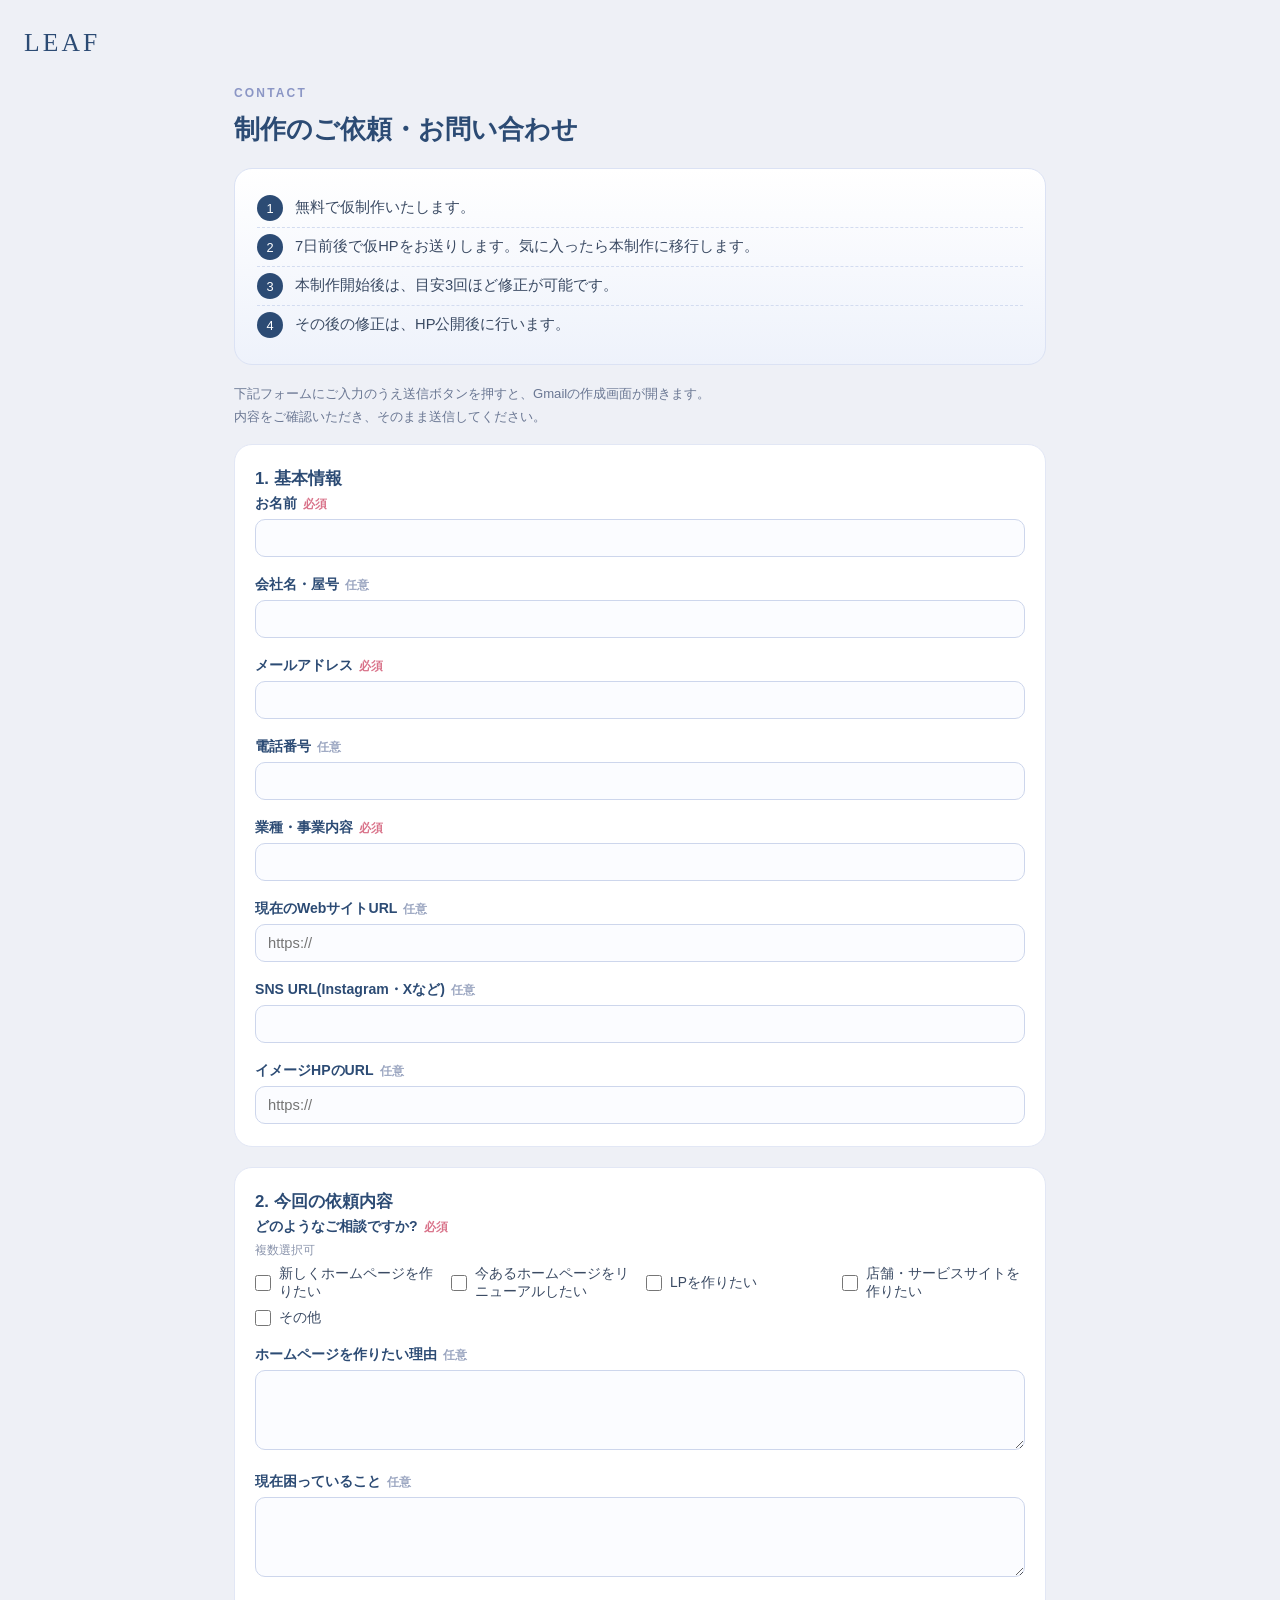
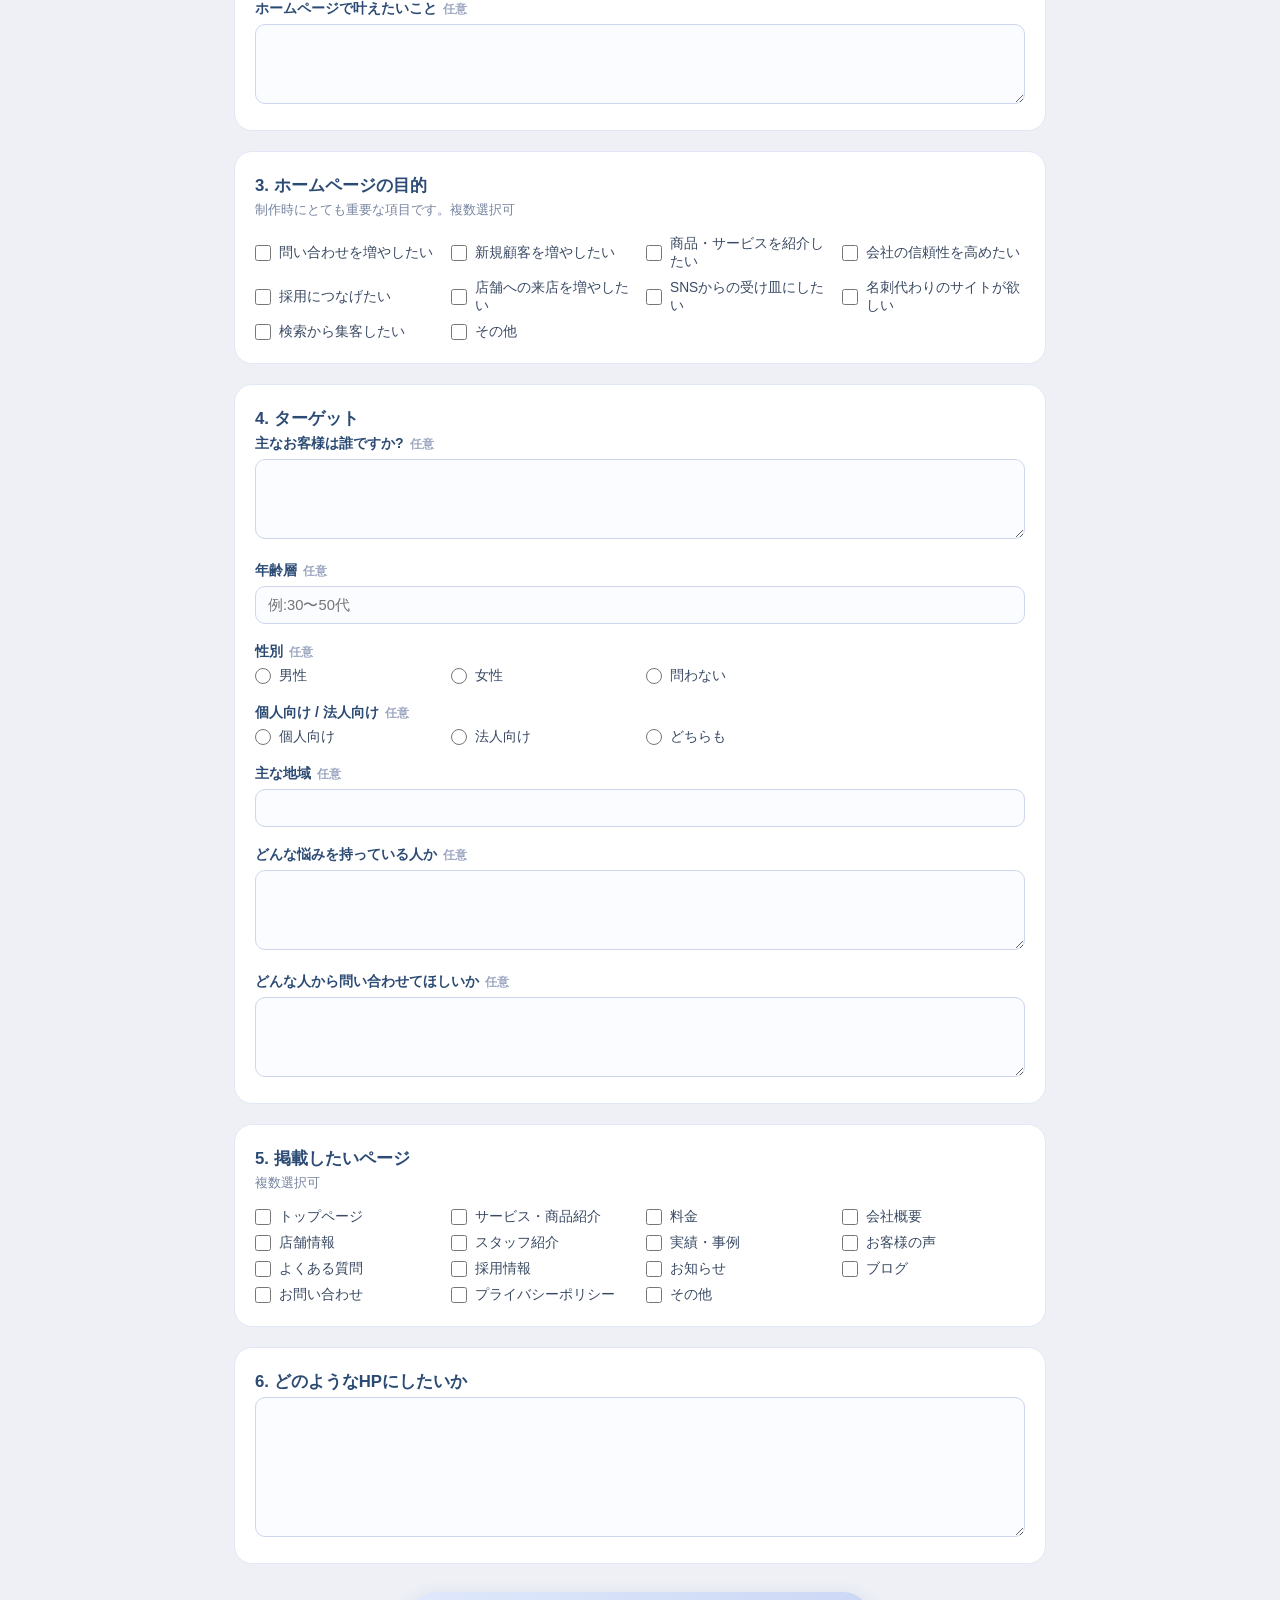
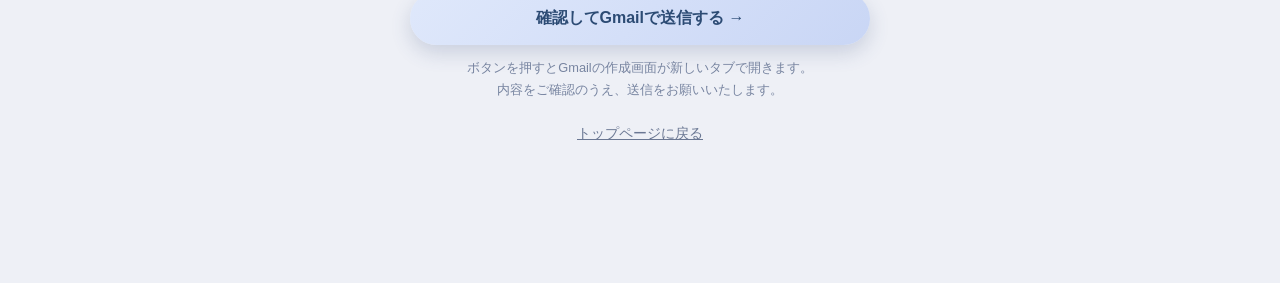
==== contact.html @ 0d7f52ee "制作依頼・お問い合わせページを追加 LPと同じデザインで問い合わせフォームを作成。送信するとGmailの 作成画面が開き、フォーム内容が本文に整形された状態で gamba0412@gmail.com宛" ====
<!DOCTYPE html>
<html lang="ja">
<head>
<meta charset="UTF-8">
<meta name="viewport" content="width=device-width, initial-scale=1.0">
<title>制作のご依頼・お問い合わせ | LEAF</title>
<meta name="description" content="LEAFへのホームページ制作のご依頼・お問い合わせフォームです。無料で仮制作を行い、気に入っていただけたら本制作へ進みます。">
<link rel="stylesheet" href="css/style.css">
<link rel="stylesheet" href="css/contact.css">
</head>
<body>
<header class="contact-header">
  <a href="index.html" class="contact-header__logo">LEAF</a>
</header>

<main class="contact-page">
  <section class="contact-intro">
    <p class="contact-intro__eyebrow">CONTACT</p>
    <h1>制作のご依頼・お問い合わせ</h1>

    <ul class="contact-intro__flow">
      <li><span class="num">1</span><span>無料で仮制作いたします。</span></li>
      <li><span class="num">2</span><span>7日前後で仮HPをお送りします。気に入ったら本制作に移行します。</span></li>
      <li><span class="num">3</span><span>本制作開始後は、目安3回ほど修正が可能です。</span></li>
      <li><span class="num">4</span><span>その後の修正は、HP公開後に行います。</span></li>
    </ul>

    <p class="contact-intro__note">
      下記フォームにご入力のうえ送信ボタンを押すと、Gmailの作成画面が開きます。<br>
      内容をご確認いただき、そのまま送信してください。
    </p>
  </section>

  <form class="contact-form" id="contact-form" novalidate>

    <div class="form-section">
      <h2>1. 基本情報</h2>
      <div class="field">
        <label class="field-label" for="name">お名前<span class="required">必須</span></label>
        <input type="text" id="name" name="お名前" required>
      </div>
      <div class="field">
        <label class="field-label" for="company">会社名・屋号<span class="optional">任意</span></label>
        <input type="text" id="company" name="会社名・屋号">
      </div>
      <div class="field">
        <label class="field-label" for="email">メールアドレス<span class="required">必須</span></label>
        <input type="email" id="email" name="メールアドレス" required>
      </div>
      <div class="field">
        <label class="field-label" for="tel">電話番号<span class="optional">任意</span></label>
        <input type="tel" id="tel" name="電話番号">
      </div>
      <div class="field">
        <label class="field-label" for="business">業種・事業内容<span class="required">必須</span></label>
        <input type="text" id="business" name="業種・事業内容" required>
      </div>
      <div class="field">
        <label class="field-label" for="current-url">現在のWebサイトURL<span class="optional">任意</span></label>
        <input type="url" id="current-url" name="現在のWebサイトURL" placeholder="https://">
      </div>
      <div class="field">
        <label class="field-label" for="sns-url">SNS URL(Instagram・Xなど)<span class="optional">任意</span></label>
        <input type="text" id="sns-url" name="SNS URL">
      </div>
      <div class="field">
        <label class="field-label" for="image-url">イメージHPのURL<span class="optional">任意</span></label>
        <input type="url" id="image-url" name="イメージHPのURL" placeholder="https://">
      </div>
    </div>

    <div class="form-section">
      <h2>2. 今回の依頼内容</h2>
      <div class="field">
        <label class="field-label">どのようなご相談ですか?<span class="required">必須</span></label>
        <p class="field-hint">複数選択可</p>
        <div class="check-grid" data-required-group="ご相談内容">
          <label><input type="checkbox" name="ご相談内容" value="新しくホームページを作りたい">新しくホームページを作りたい</label>
          <label><input type="checkbox" name="ご相談内容" value="今あるホームページをリニューアルしたい">今あるホームページをリニューアルしたい</label>
          <label><input type="checkbox" name="ご相談内容" value="LPを作りたい">LPを作りたい</label>
          <label><input type="checkbox" name="ご相談内容" value="店舗・サービスサイトを作りたい">店舗・サービスサイトを作りたい</label>
          <label><input type="checkbox" name="ご相談内容" value="その他">その他</label>
        </div>
      </div>
      <div class="field">
        <label class="field-label" for="reason">ホームページを作りたい理由<span class="optional">任意</span></label>
        <textarea id="reason" name="ホームページを作りたい理由"></textarea>
      </div>
      <div class="field">
        <label class="field-label" for="trouble">現在困っていること<span class="optional">任意</span></label>
        <textarea id="trouble" name="現在困っていること"></textarea>
      </div>
      <div class="field">
        <label class="field-label" for="goal">ホームページで叶えたいこと<span class="optional">任意</span></label>
        <textarea id="goal" name="ホームページで叶えたいこと"></textarea>
      </div>
    </div>

    <div class="form-section">
      <h2>3. ホームページの目的</h2>
      <p class="form-section__desc">制作時にとても重要な項目です。複数選択可</p>
      <div class="check-grid">
        <label><input type="checkbox" name="ホームページの目的" value="問い合わせを増やしたい">問い合わせを増やしたい</label>
        <label><input type="checkbox" name="ホームページの目的" value="新規顧客を増やしたい">新規顧客を増やしたい</label>
        <label><input type="checkbox" name="ホームページの目的" value="商品・サービスを紹介したい">商品・サービスを紹介したい</label>
        <label><input type="checkbox" name="ホームページの目的" value="会社の信頼性を高めたい">会社の信頼性を高めたい</label>
        <label><input type="checkbox" name="ホームページの目的" value="採用につなげたい">採用につなげたい</label>
        <label><input type="checkbox" name="ホームページの目的" value="店舗への来店を増やしたい">店舗への来店を増やしたい</label>
        <label><input type="checkbox" name="ホームページの目的" value="SNSからの受け皿にしたい">SNSからの受け皿にしたい</label>
        <label><input type="checkbox" name="ホームページの目的" value="名刺代わりのサイトが欲しい">名刺代わりのサイトが欲しい</label>
        <label><input type="checkbox" name="ホームページの目的" value="検索から集客したい">検索から集客したい</label>
        <label><input type="checkbox" name="ホームページの目的" value="その他">その他</label>
      </div>
    </div>

    <div class="form-section">
      <h2>4. ターゲット</h2>
      <div class="field">
        <label class="field-label" for="target-who">主なお客様は誰ですか?<span class="optional">任意</span></label>
        <textarea id="target-who" name="主なお客様"></textarea>
      </div>
      <div class="field">
        <label class="field-label" for="target-age">年齢層<span class="optional">任意</span></label>
        <input type="text" id="target-age" name="年齢層" placeholder="例:30〜50代">
      </div>
      <div class="field">
        <label class="field-label">性別<span class="optional">任意</span></label>
        <div class="radio-grid">
          <label><input type="radio" name="性別" value="男性">男性</label>
          <label><input type="radio" name="性別" value="女性">女性</label>
          <label><input type="radio" name="性別" value="問わない">問わない</label>
        </div>
      </div>
      <div class="field">
        <label class="field-label">個人向け / 法人向け<span class="optional">任意</span></label>
        <div class="radio-grid">
          <label><input type="radio" name="個人・法人" value="個人向け">個人向け</label>
          <label><input type="radio" name="個人・法人" value="法人向け">法人向け</label>
          <label><input type="radio" name="個人・法人" value="どちらも">どちらも</label>
        </div>
      </div>
      <div class="field">
        <label class="field-label" for="target-area">主な地域<span class="optional">任意</span></label>
        <input type="text" id="target-area" name="主な地域">
      </div>
      <div class="field">
        <label class="field-label" for="target-trouble">どんな悩みを持っている人か<span class="optional">任意</span></label>
        <textarea id="target-trouble" name="どんな悩みを持っている人か"></textarea>
      </div>
      <div class="field">
        <label class="field-label" for="target-inquiry">どんな人から問い合わせてほしいか<span class="optional">任意</span></label>
        <textarea id="target-inquiry" name="どんな人から問い合わせてほしいか"></textarea>
      </div>
    </div>

    <div class="form-section">
      <h2>5. 掲載したいページ</h2>
      <p class="form-section__desc">複数選択可</p>
      <div class="check-grid">
        <label><input type="checkbox" name="掲載したいページ" value="トップページ">トップページ</label>
        <label><input type="checkbox" name="掲載したいページ" value="サービス・商品紹介">サービス・商品紹介</label>
        <label><input type="checkbox" name="掲載したいページ" value="料金">料金</label>
        <label><input type="checkbox" name="掲載したいページ" value="会社概要">会社概要</label>
        <label><input type="checkbox" name="掲載したいページ" value="店舗情報">店舗情報</label>
        <label><input type="checkbox" name="掲載したいページ" value="スタッフ紹介">スタッフ紹介</label>
        <label><input type="checkbox" name="掲載したいページ" value="実績・事例">実績・事例</label>
        <label><input type="checkbox" name="掲載したいページ" value="お客様の声">お客様の声</label>
        <label><input type="checkbox" name="掲載したいページ" value="よくある質問">よくある質問</label>
        <label><input type="checkbox" name="掲載したいページ" value="採用情報">採用情報</label>
        <label><input type="checkbox" name="掲載したいページ" value="お知らせ">お知らせ</label>
        <label><input type="checkbox" name="掲載したいページ" value="ブログ">ブログ</label>
        <label><input type="checkbox" name="掲載したいページ" value="お問い合わせ">お問い合わせ</label>
        <label><input type="checkbox" name="掲載したいページ" value="プライバシーポリシー">プライバシーポリシー</label>
        <label><input type="checkbox" name="掲載したいページ" value="その他">その他</label>
      </div>
    </div>

    <div class="form-section">
      <h2>6. どのようなHPにしたいか</h2>
      <div class="field">
        <textarea id="free-note" name="どのようなHPにしたいか" rows="5"></textarea>
      </div>
    </div>

    <div class="contact-submit">
      <button type="submit" class="contact-submit__btn">確認してGmailで送信する →</button>
      <p class="contact-submit__note">
        ボタンを押すとGmailの作成画面が新しいタブで開きます。<br>
        内容をご確認のうえ、送信をお願いいたします。
      </p>
    </div>
  </form>

  <p class="contact-back"><a href="index.html">トップページに戻る</a></p>
</main>

<script src="js/contact.js"></script>
</body>
</html>
---- css/style.css ----
* {
  margin: 0;
  padding: 0;
  box-sizing: border-box;
}

html {
  scroll-behavior: smooth;
}

body {
  background-color: #eef0f6;
  font-family: "Hiragino Kaku Gothic ProN", "Hiragino Sans", "Yu Gothic", sans-serif;
}

.lp {
  max-width: 860px;
  margin: 0 auto;
  background-color: #eef0f6;
}

.lp img {
  display: block;
  width: 100%;
  height: auto;
}

.bottom-cta {
  position: fixed;
  left: 50%;
  bottom: 20px;
  z-index: 999;
  width: min(92%, 460px);
  opacity: 0;
  transform: translate(-50%, 16px);
  pointer-events: none;
  transition: opacity 0.4s ease, transform 0.4s ease;
}

.bottom-cta.is-visible {
  opacity: 1;
  transform: translate(-50%, 0);
  pointer-events: auto;
}

.bottom-cta__link {
  display: block;
}

.bottom-cta img {
  display: block;
  width: 100%;
  height: auto;
  filter: drop-shadow(0 8px 20px rgba(60, 80, 130, 0.25));
}
---- css/contact.css ----
.contact-page {
  max-width: 860px;
  margin: 0 auto;
  padding: 0 0 140px;
}

.contact-header {
  padding: 28px 24px 8px;
}

.contact-header__logo {
  display: inline-block;
  font-family: Georgia, "Times New Roman", serif;
  font-size: 1.6rem;
  letter-spacing: 0.12em;
  color: #2c4b74;
  text-decoration: none;
}

.contact-intro {
  padding: 20px 24px 8px;
}

.contact-intro__eyebrow {
  font-size: 0.75rem;
  letter-spacing: 0.18em;
  color: #8b96c5;
  font-weight: 700;
}

.contact-intro h1 {
  color: #2c4b74;
  font-size: 1.6rem;
  line-height: 1.5;
  margin: 10px 0 20px;
}

.contact-intro__flow {
  background: linear-gradient(180deg, #ffffff, #eef2fb);
  border: 1px solid #dbe2f4;
  border-radius: 18px;
  padding: 20px 22px;
  margin-bottom: 18px;
}

.contact-intro__flow li {
  list-style: none;
  display: flex;
  gap: 12px;
  color: #3a4a63;
  font-size: 0.92rem;
  line-height: 1.7;
  padding: 6px 0;
}

.contact-intro__flow li + li {
  border-top: 1px dashed #d3dcf0;
}

.contact-intro__flow .num {
  flex: none;
  width: 26px;
  height: 26px;
  border-radius: 50%;
  background: #2c4b74;
  color: #fff;
  font-size: 0.8rem;
  display: flex;
  align-items: center;
  justify-content: center;
}

.contact-intro__note {
  font-size: 0.82rem;
  color: #6a7793;
  line-height: 1.7;
}

.contact-form {
  padding: 8px 24px 0;
}

.form-section {
  background: #ffffff;
  border: 1px solid #e2e7f5;
  border-radius: 18px;
  padding: 22px 20px;
  margin-bottom: 20px;
}

.form-section h2 {
  color: #2c4b74;
  font-size: 1.05rem;
  margin-bottom: 4px;
}

.form-section__desc {
  font-size: 0.82rem;
  color: #7784a0;
  margin-bottom: 16px;
}

.field {
  margin-bottom: 18px;
}

.field:last-child {
  margin-bottom: 0;
}

.field label.field-label {
  display: block;
  font-size: 0.88rem;
  color: #2c4b74;
  font-weight: 700;
  margin-bottom: 6px;
}

.field-label .required {
  color: #d9738a;
  font-size: 0.72rem;
  font-weight: 700;
  margin-left: 6px;
}

.field-label .optional {
  color: #9aa5c0;
  font-size: 0.72rem;
  font-weight: 700;
  margin-left: 6px;
}

.field-hint {
  font-size: 0.78rem;
  color: #8a94ac;
  margin-bottom: 6px;
}

input[type="text"],
input[type="email"],
input[type="tel"],
input[type="url"],
textarea {
  width: 100%;
  border: 1px solid #cdd6ec;
  border-radius: 10px;
  padding: 10px 12px;
  font-size: 0.92rem;
  font-family: inherit;
  color: #2f3a52;
  background: #fbfcff;
}

input:focus,
textarea:focus {
  outline: none;
  border-color: #8b96c5;
  background: #ffffff;
}

textarea {
  resize: vertical;
  min-height: 80px;
  line-height: 1.6;
}

.check-grid,
.radio-grid {
  display: grid;
  grid-template-columns: repeat(auto-fill, minmax(150px, 1fr));
  gap: 8px 12px;
}

.check-grid label,
.radio-grid label {
  display: flex;
  align-items: center;
  gap: 8px;
  font-size: 0.86rem;
  color: #3a4a63;
}

.check-grid input,
.radio-grid input {
  accent-color: #2c4b74;
  width: 16px;
  height: 16px;
  flex: none;
}

.contact-submit {
  padding: 8px 24px 0;
  text-align: center;
}

.contact-submit__btn {
  display: inline-flex;
  align-items: center;
  justify-content: center;
  gap: 8px;
  width: 100%;
  max-width: 460px;
  padding: 16px 20px;
  border: none;
  border-radius: 999px;
  background: linear-gradient(135deg, #dfe8fb, #c9d6f5);
  color: #2c4b74;
  font-size: 1rem;
  font-weight: 700;
  font-family: inherit;
  cursor: pointer;
  box-shadow: 0 8px 20px rgba(60, 80, 130, 0.2);
  transition: transform 0.2s ease, box-shadow 0.2s ease;
}

.contact-submit__btn:hover {
  transform: translateY(-2px);
  box-shadow: 0 12px 26px rgba(60, 80, 130, 0.28);
}

.contact-submit__note {
  margin-top: 12px;
  font-size: 0.8rem;
  color: #7784a0;
  line-height: 1.7;
}

.contact-back {
  padding: 24px 24px 0;
  text-align: center;
}

.contact-back a {
  color: #6a7793;
  font-size: 0.85rem;
  text-decoration: underline;
}
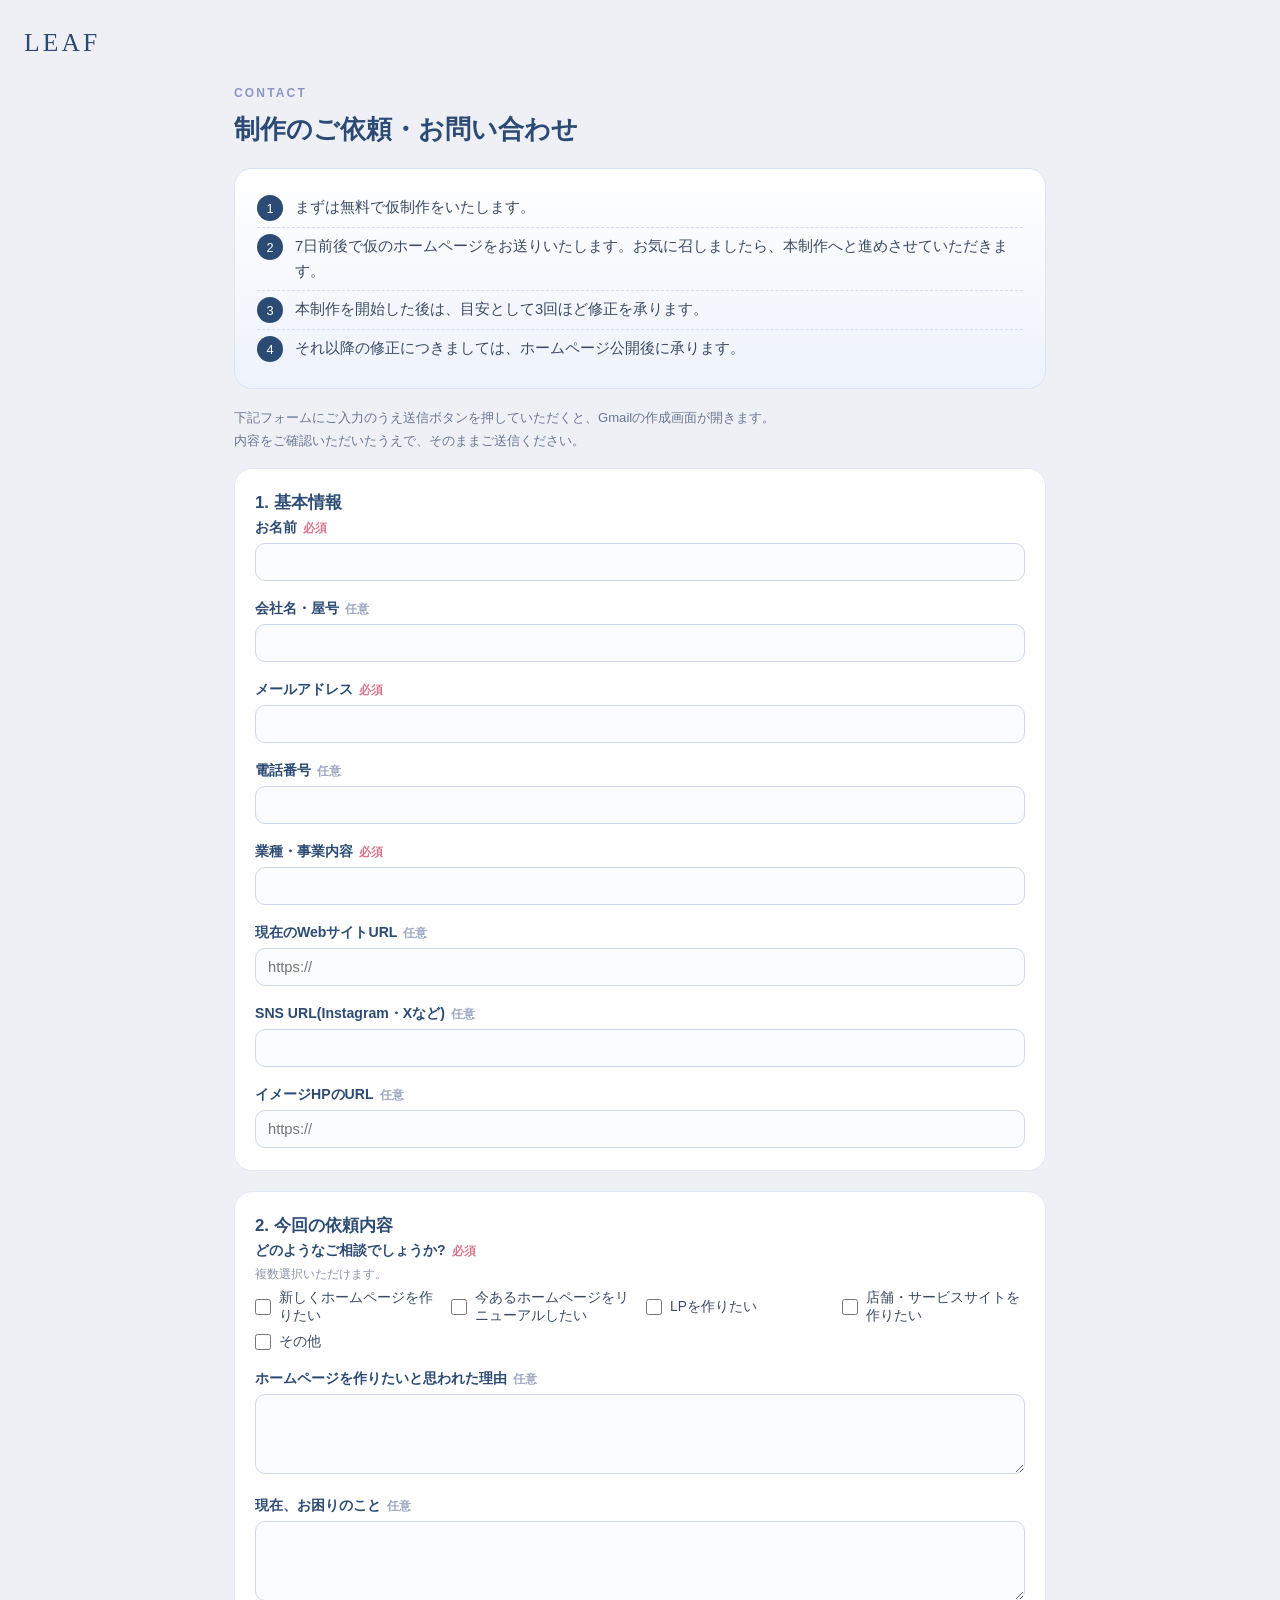
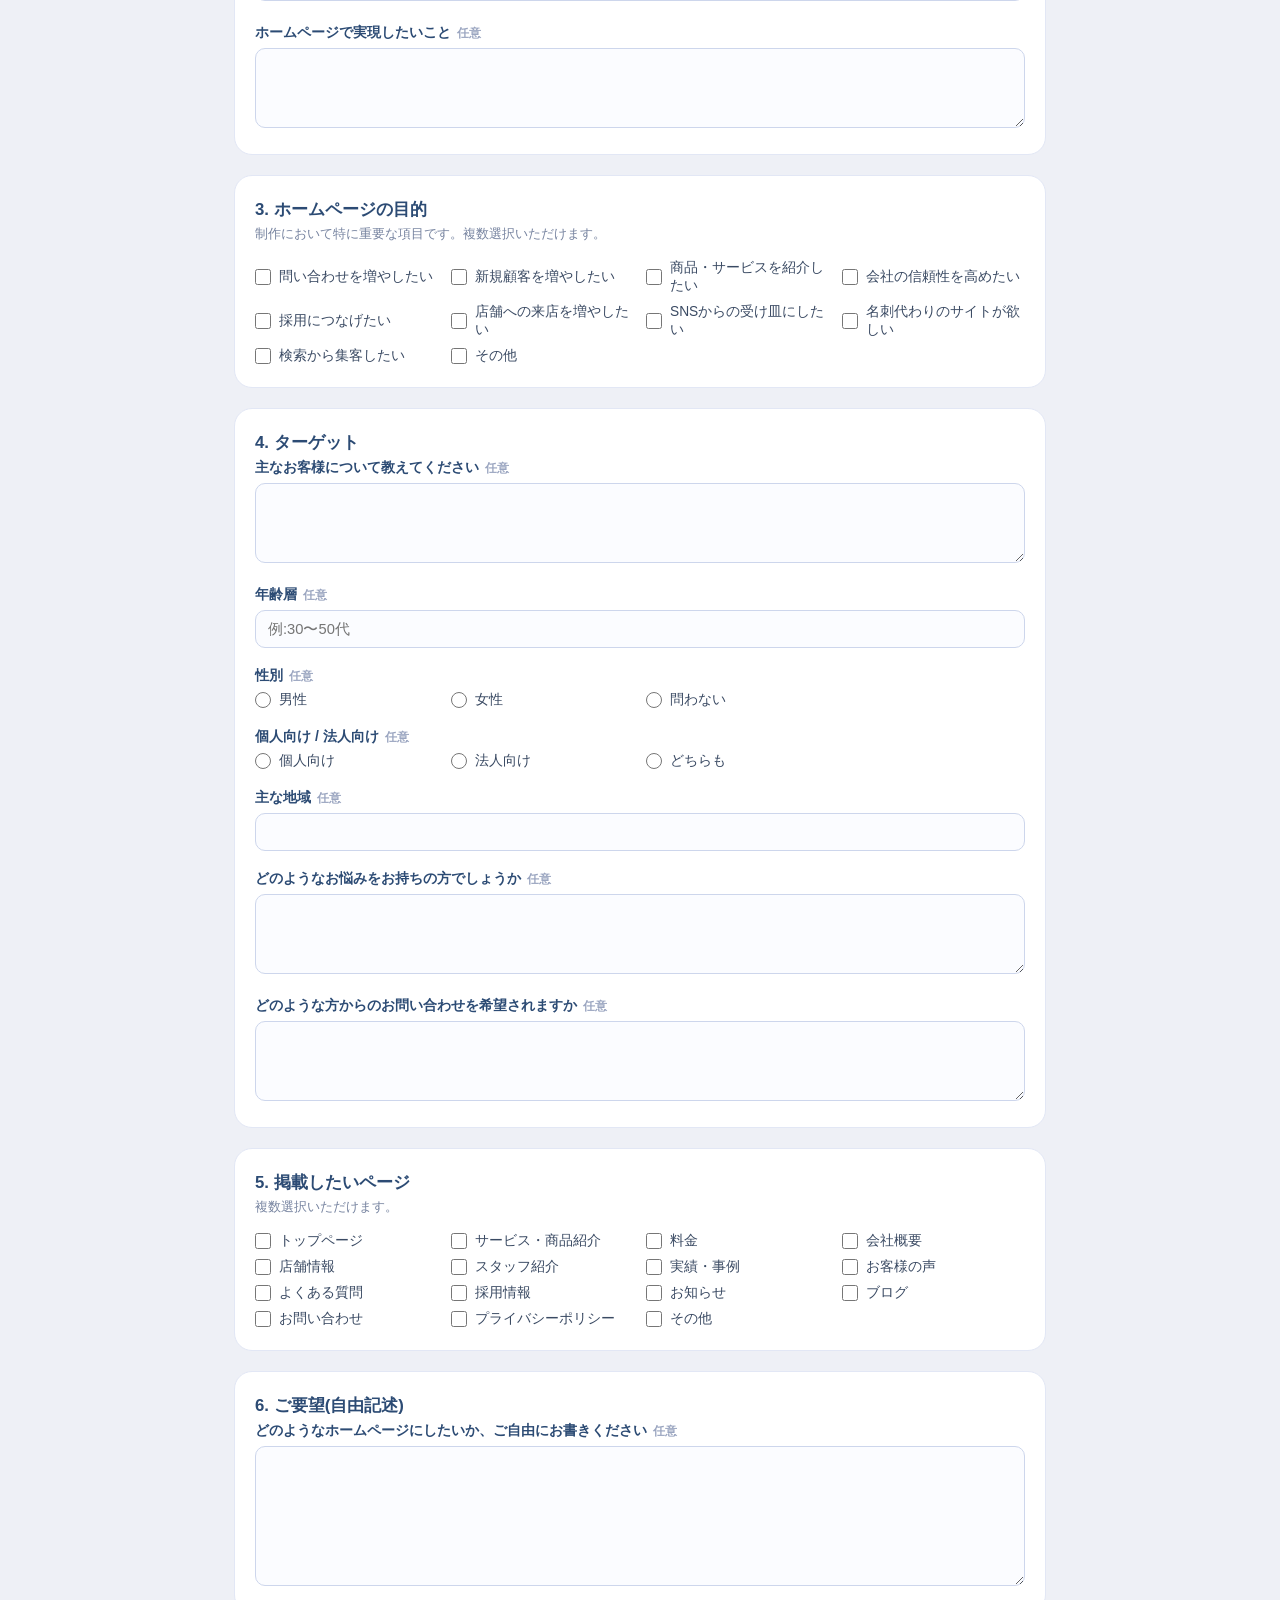
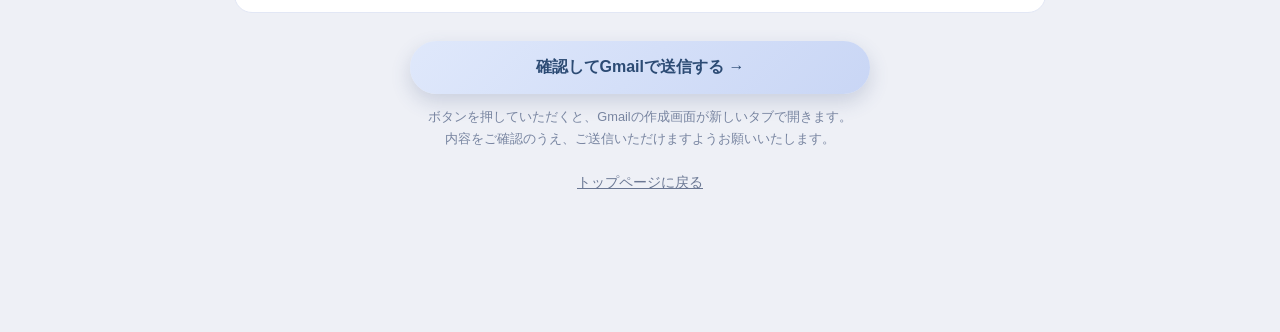
==== commit 2f1cb8f8: "問い合わせページの文章を丁寧語に見直し 各項目のラベルや案内文を、正しい敬語かつ読みやすい日本語になるよう修正。  Co-Authored-By: Claude Sonnet 5 <noreply@a" ====
--- a/contact.html
+++ b/contact.html
@@ -4,7 +4,7 @@
 <meta charset="UTF-8">
 <meta name="viewport" content="width=device-width, initial-scale=1.0">
 <title>制作のご依頼・お問い合わせ | LEAF</title>
-<meta name="description" content="LEAFへのホームページ制作のご依頼・お問い合わせフォームです。無料で仮制作を行い、気に入っていただけたら本制作へ進みます。">
+<meta name="description" content="LEAFへのホームページ制作のご依頼・お問い合わせフォームです。無料で仮制作を行い、お気に召しましたら本制作へ進めさせていただきます。">
 <link rel="stylesheet" href="css/style.css">
 <link rel="stylesheet" href="css/contact.css">
 </head>
@@ -19,15 +19,15 @@
     <h1>制作のご依頼・お問い合わせ</h1>
 
     <ul class="contact-intro__flow">
-      <li><span class="num">1</span><span>無料で仮制作いたします。</span></li>
-      <li><span class="num">2</span><span>7日前後で仮HPをお送りします。気に入ったら本制作に移行します。</span></li>
-      <li><span class="num">3</span><span>本制作開始後は、目安3回ほど修正が可能です。</span></li>
-      <li><span class="num">4</span><span>その後の修正は、HP公開後に行います。</span></li>
+      <li><span class="num">1</span><span>まずは無料で仮制作をいたします。</span></li>
+      <li><span class="num">2</span><span>7日前後で仮のホームページをお送りいたします。お気に召しましたら、本制作へと進めさせていただきます。</span></li>
+      <li><span class="num">3</span><span>本制作を開始した後は、目安として3回ほど修正を承ります。</span></li>
+      <li><span class="num">4</span><span>それ以降の修正につきましては、ホームページ公開後に承ります。</span></li>
     </ul>
 
     <p class="contact-intro__note">
-      下記フォームにご入力のうえ送信ボタンを押すと、Gmailの作成画面が開きます。<br>
-      内容をご確認いただき、そのまま送信してください。
+      下記フォームにご入力のうえ送信ボタンを押していただくと、Gmailの作成画面が開きます。<br>
+      内容をご確認いただいたうえで、そのままご送信ください。
     </p>
   </section>
 
@@ -72,8 +72,8 @@
     <div class="form-section">
       <h2>2. 今回の依頼内容</h2>
       <div class="field">
-        <label class="field-label">どのようなご相談ですか?<span class="required">必須</span></label>
-        <p class="field-hint">複数選択可</p>
+        <label class="field-label">どのようなご相談でしょうか?<span class="required">必須</span></label>
+        <p class="field-hint">複数選択いただけます。</p>
         <div class="check-grid" data-required-group="ご相談内容">
           <label><input type="checkbox" name="ご相談内容" value="新しくホームページを作りたい">新しくホームページを作りたい</label>
           <label><input type="checkbox" name="ご相談内容" value="今あるホームページをリニューアルしたい">今あるホームページをリニューアルしたい</label>
@@ -83,22 +83,22 @@
         </div>
       </div>
       <div class="field">
-        <label class="field-label" for="reason">ホームページを作りたい理由<span class="optional">任意</span></label>
+        <label class="field-label" for="reason">ホームページを作りたいと思われた理由<span class="optional">任意</span></label>
         <textarea id="reason" name="ホームページを作りたい理由"></textarea>
       </div>
       <div class="field">
-        <label class="field-label" for="trouble">現在困っていること<span class="optional">任意</span></label>
+        <label class="field-label" for="trouble">現在、お困りのこと<span class="optional">任意</span></label>
         <textarea id="trouble" name="現在困っていること"></textarea>
       </div>
       <div class="field">
-        <label class="field-label" for="goal">ホームページで叶えたいこと<span class="optional">任意</span></label>
+        <label class="field-label" for="goal">ホームページで実現したいこと<span class="optional">任意</span></label>
         <textarea id="goal" name="ホームページで叶えたいこと"></textarea>
       </div>
     </div>
 
     <div class="form-section">
       <h2>3. ホームページの目的</h2>
-      <p class="form-section__desc">制作時にとても重要な項目です。複数選択可</p>
+      <p class="form-section__desc">制作において特に重要な項目です。複数選択いただけます。</p>
       <div class="check-grid">
         <label><input type="checkbox" name="ホームページの目的" value="問い合わせを増やしたい">問い合わせを増やしたい</label>
         <label><input type="checkbox" name="ホームページの目的" value="新規顧客を増やしたい">新規顧客を増やしたい</label>
@@ -116,7 +116,7 @@
     <div class="form-section">
       <h2>4. ターゲット</h2>
       <div class="field">
-        <label class="field-label" for="target-who">主なお客様は誰ですか?<span class="optional">任意</span></label>
+        <label class="field-label" for="target-who">主なお客様について教えてください<span class="optional">任意</span></label>
         <textarea id="target-who" name="主なお客様"></textarea>
       </div>
       <div class="field">
@@ -144,18 +144,18 @@
         <input type="text" id="target-area" name="主な地域">
       </div>
       <div class="field">
-        <label class="field-label" for="target-trouble">どんな悩みを持っている人か<span class="optional">任意</span></label>
+        <label class="field-label" for="target-trouble">どのようなお悩みをお持ちの方でしょうか<span class="optional">任意</span></label>
         <textarea id="target-trouble" name="どんな悩みを持っている人か"></textarea>
       </div>
       <div class="field">
-        <label class="field-label" for="target-inquiry">どんな人から問い合わせてほしいか<span class="optional">任意</span></label>
+        <label class="field-label" for="target-inquiry">どのような方からのお問い合わせを希望されますか<span class="optional">任意</span></label>
         <textarea id="target-inquiry" name="どんな人から問い合わせてほしいか"></textarea>
       </div>
     </div>
 
     <div class="form-section">
       <h2>5. 掲載したいページ</h2>
-      <p class="form-section__desc">複数選択可</p>
+      <p class="form-section__desc">複数選択いただけます。</p>
       <div class="check-grid">
         <label><input type="checkbox" name="掲載したいページ" value="トップページ">トップページ</label>
         <label><input type="checkbox" name="掲載したいページ" value="サービス・商品紹介">サービス・商品紹介</label>
@@ -176,8 +176,9 @@
     </div>
 
     <div class="form-section">
-      <h2>6. どのようなHPにしたいか</h2>
-      <div class="field">
+      <h2>6. ご要望(自由記述)</h2>
+      <div class="field">
+        <label class="field-label" for="free-note">どのようなホームページにしたいか、ご自由にお書きください<span class="optional">任意</span></label>
         <textarea id="free-note" name="どのようなHPにしたいか" rows="5"></textarea>
       </div>
     </div>
@@ -185,8 +186,8 @@
     <div class="contact-submit">
       <button type="submit" class="contact-submit__btn">確認してGmailで送信する →</button>
       <p class="contact-submit__note">
-        ボタンを押すとGmailの作成画面が新しいタブで開きます。<br>
-        内容をご確認のうえ、送信をお願いいたします。
+        ボタンを押していただくと、Gmailの作成画面が新しいタブで開きます。<br>
+        内容をご確認のうえ、ご送信いただけますようお願いいたします。
       </p>
     </div>
   </form>
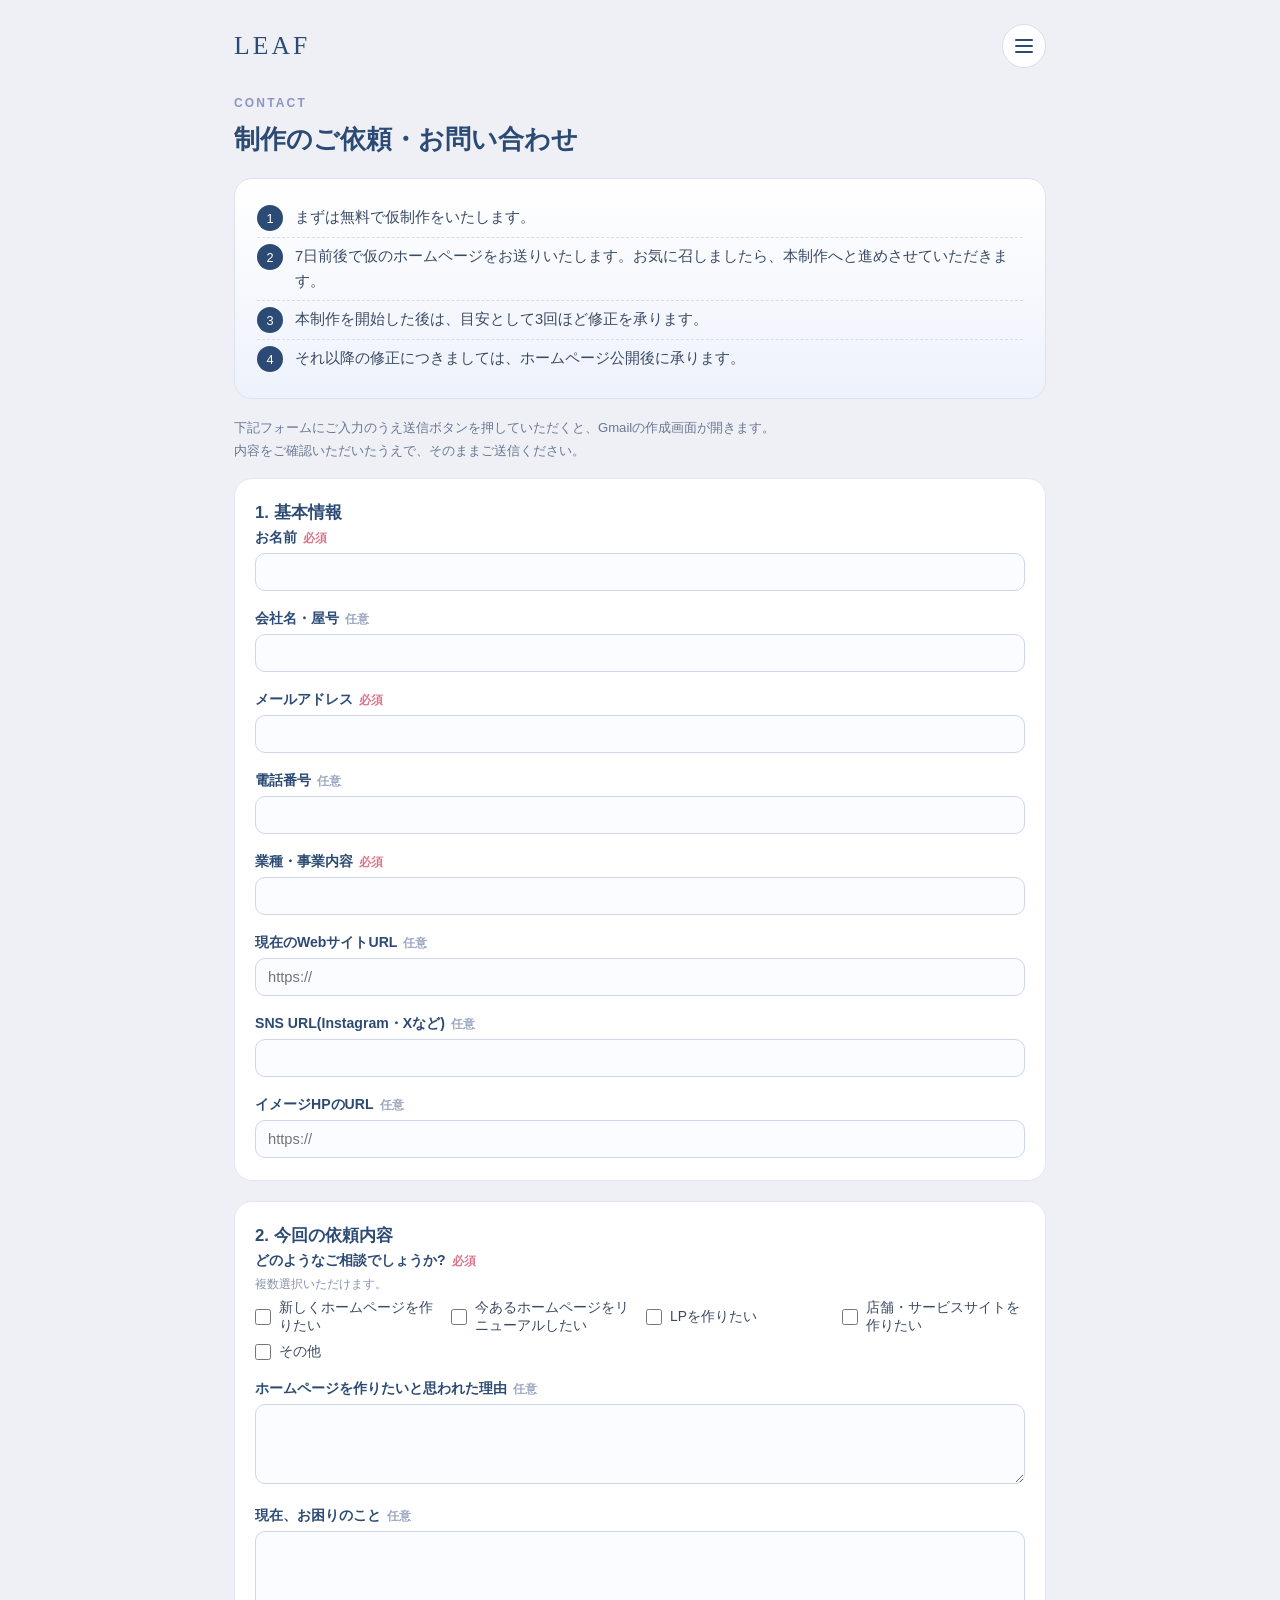
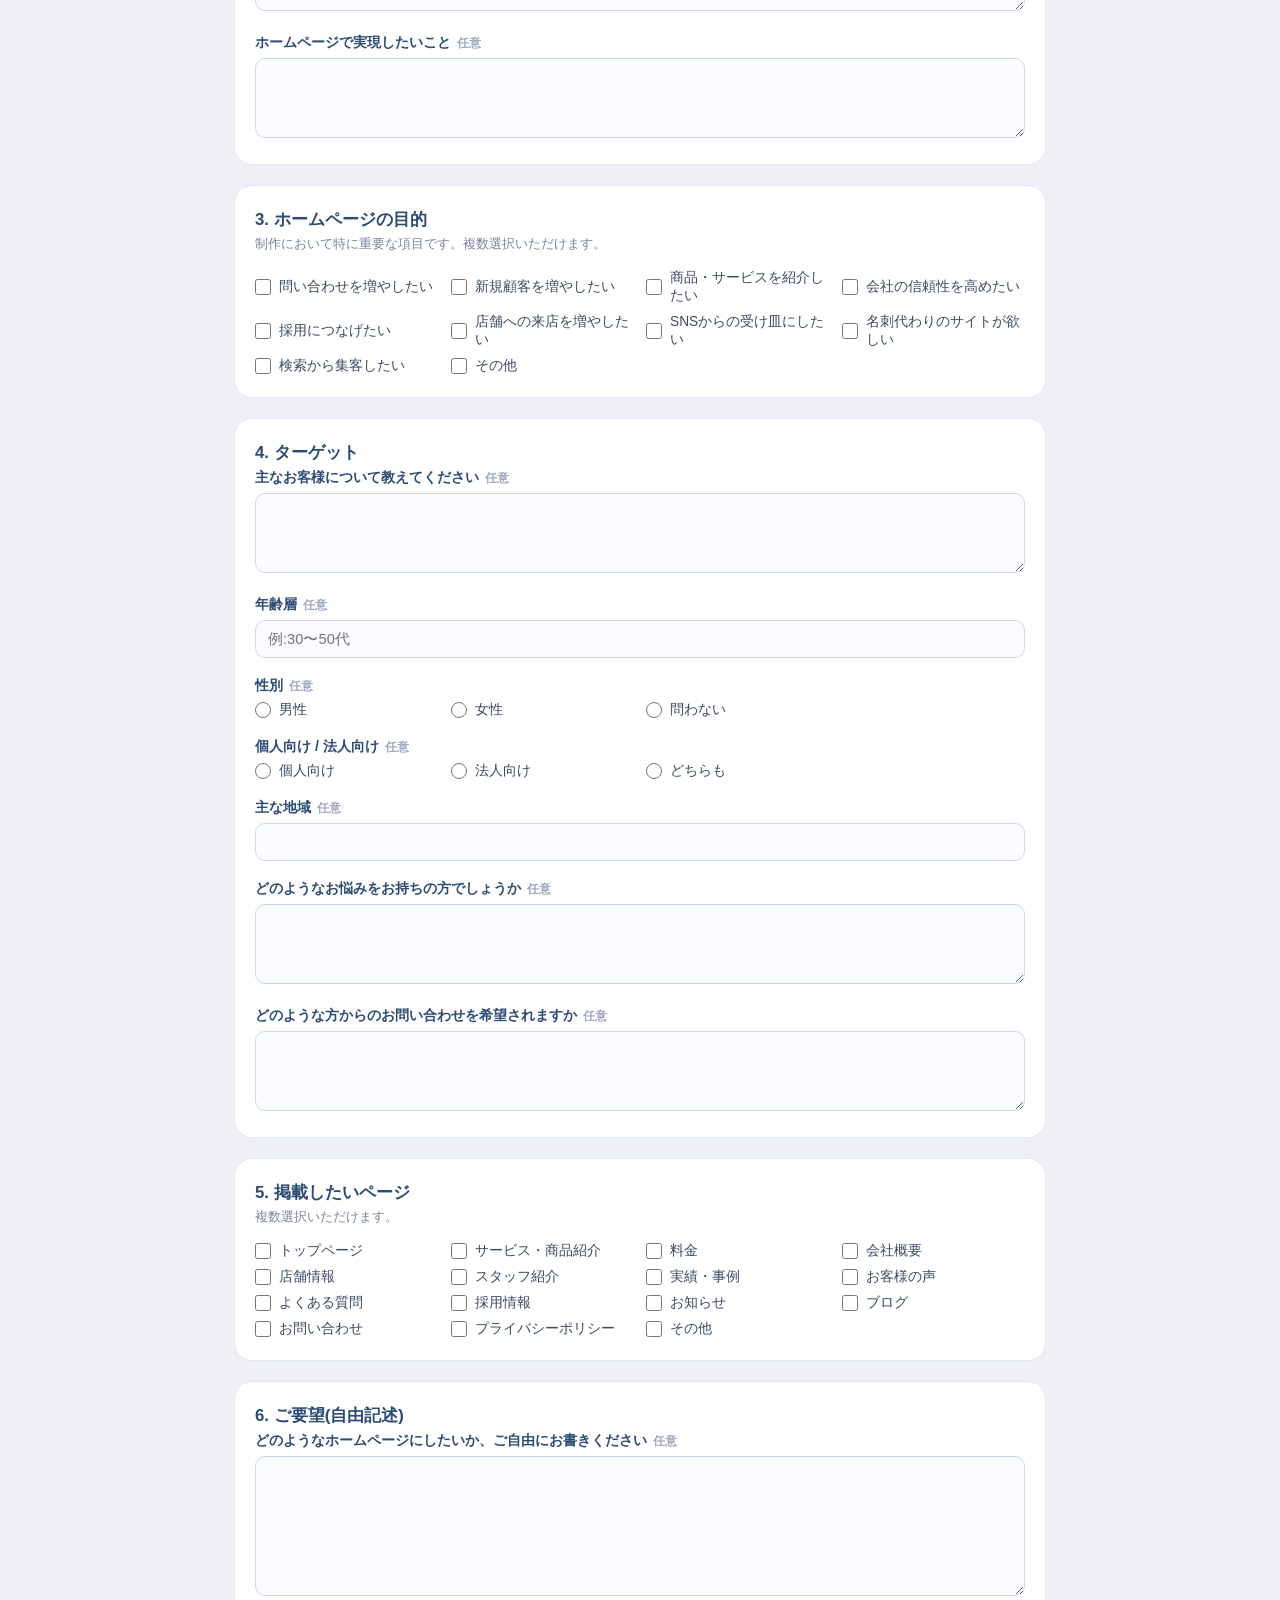
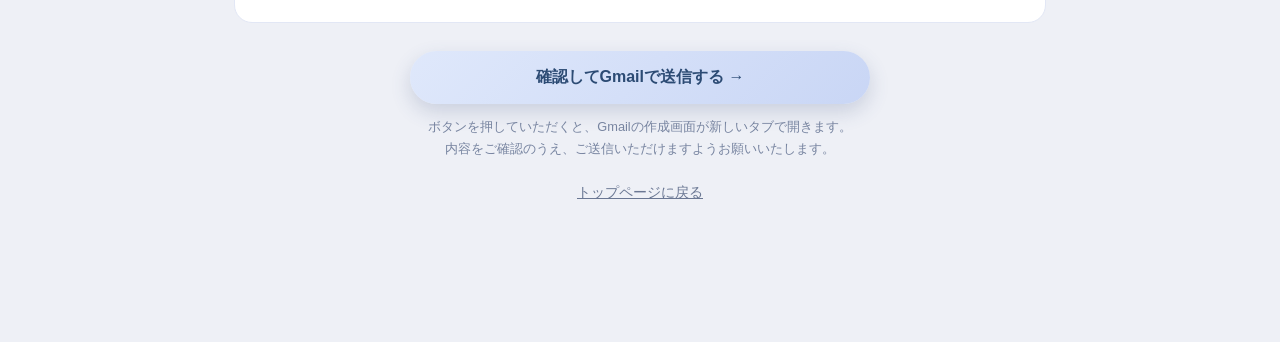
==== commit e3956e21: "料金プランページを追加し、問い合わせページにメニューを設置 問い合わせページの右上にハンバーガーメニューを配置し、料金プラン ページへ遷移できるようにした。料金プラン一覧ページ(pricing.htm" ====
--- a/contact.html
+++ b/contact.html
@@ -6,11 +6,20 @@
 <title>制作のご依頼・お問い合わせ | LEAF</title>
 <meta name="description" content="LEAFへのホームページ制作のご依頼・お問い合わせフォームです。無料で仮制作を行い、お気に召しましたら本制作へ進めさせていただきます。">
 <link rel="stylesheet" href="css/style.css">
+<link rel="stylesheet" href="css/nav.css">
 <link rel="stylesheet" href="css/contact.css">
 </head>
 <body>
-<header class="contact-header">
-  <a href="index.html" class="contact-header__logo">LEAF</a>
+<header class="site-header">
+  <a href="index.html" class="site-header__logo">LEAF</a>
+  <button type="button" class="site-header__menu-btn" data-nav-toggle aria-haspopup="true" aria-expanded="false" aria-label="メニューを開く">
+    <span></span><span></span><span></span>
+  </button>
+  <nav class="site-nav" data-nav-menu>
+    <a href="index.html">トップページ</a>
+    <a href="pricing.html">料金プラン</a>
+    <a href="contact.html">お問い合わせ</a>
+  </nav>
 </header>
 
 <main class="contact-page">
@@ -195,6 +204,7 @@
   <p class="contact-back"><a href="index.html">トップページに戻る</a></p>
 </main>
 
+<script src="js/nav.js"></script>
 <script src="js/contact.js"></script>
 </body>
 </html>
--- a/css/nav.css
+++ b/css/nav.css
@@ -0,0 +1,96 @@
+.site-header {
+  max-width: 860px;
+  margin: 0 auto;
+  padding: 24px 24px 8px;
+  display: flex;
+  align-items: center;
+  justify-content: space-between;
+  position: relative;
+}
+
+.site-header__logo {
+  display: inline-block;
+  font-family: Georgia, "Times New Roman", serif;
+  font-size: 1.6rem;
+  letter-spacing: 0.12em;
+  color: #2c4b74;
+  text-decoration: none;
+}
+
+.site-header__menu-btn {
+  flex: none;
+  width: 44px;
+  height: 44px;
+  border-radius: 50%;
+  border: 1px solid #d7deef;
+  background: #ffffff;
+  display: flex;
+  flex-direction: column;
+  align-items: center;
+  justify-content: center;
+  gap: 4px;
+  cursor: pointer;
+  padding: 0;
+}
+
+.site-header__menu-btn span {
+  display: block;
+  width: 18px;
+  height: 2px;
+  background: #2c4b74;
+  border-radius: 2px;
+  transition: transform 0.25s ease, opacity 0.25s ease;
+}
+
+.site-header__menu-btn.is-open span:nth-child(1) {
+  transform: translateY(6px) rotate(45deg);
+}
+
+.site-header__menu-btn.is-open span:nth-child(2) {
+  opacity: 0;
+}
+
+.site-header__menu-btn.is-open span:nth-child(3) {
+  transform: translateY(-6px) rotate(-45deg);
+}
+
+.site-nav {
+  position: absolute;
+  top: calc(100% - 4px);
+  right: 24px;
+  min-width: 200px;
+  background: #ffffff;
+  border: 1px solid #e2e7f5;
+  border-radius: 16px;
+  padding: 10px;
+  box-shadow: 0 12px 30px rgba(44, 75, 116, 0.16);
+  opacity: 0;
+  transform: translateY(-8px);
+  pointer-events: none;
+  transition: opacity 0.2s ease, transform 0.2s ease;
+  z-index: 50;
+}
+
+.site-nav.is-open {
+  opacity: 1;
+  transform: translateY(0);
+  pointer-events: auto;
+}
+
+.site-nav a {
+  display: block;
+  padding: 10px 12px;
+  border-radius: 10px;
+  color: #2c4b74;
+  font-size: 0.9rem;
+  text-decoration: none;
+}
+
+.site-nav a:hover,
+.site-nav a:focus-visible {
+  background: #f1f4fc;
+}
+
+.site-nav a + a {
+  margin-top: 2px;
+}
--- a/css/contact.css
+++ b/css/contact.css
@@ -2,19 +2,6 @@
   max-width: 860px;
   margin: 0 auto;
   padding: 0 0 140px;
-}
-
-.contact-header {
-  padding: 28px 24px 8px;
-}
-
-.contact-header__logo {
-  display: inline-block;
-  font-family: Georgia, "Times New Roman", serif;
-  font-size: 1.6rem;
-  letter-spacing: 0.12em;
-  color: #2c4b74;
-  text-decoration: none;
 }
 
 .contact-intro {
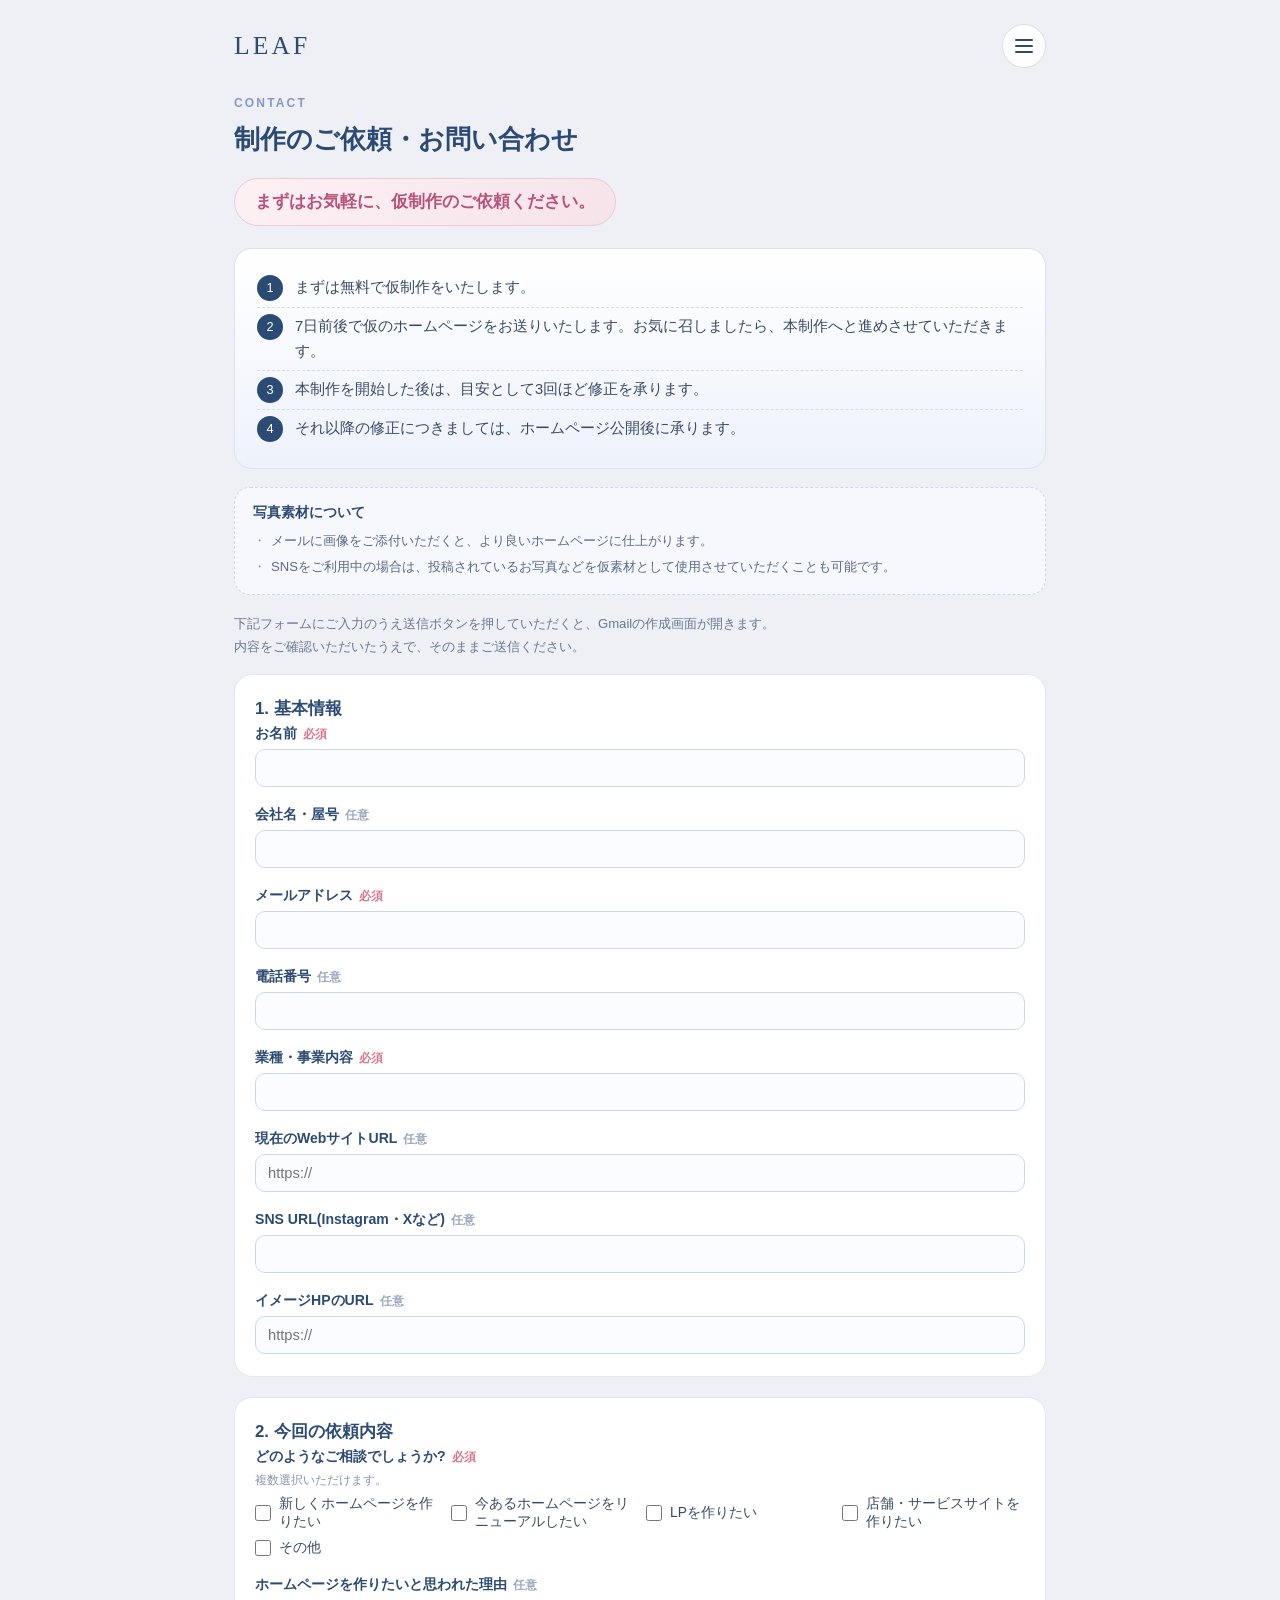
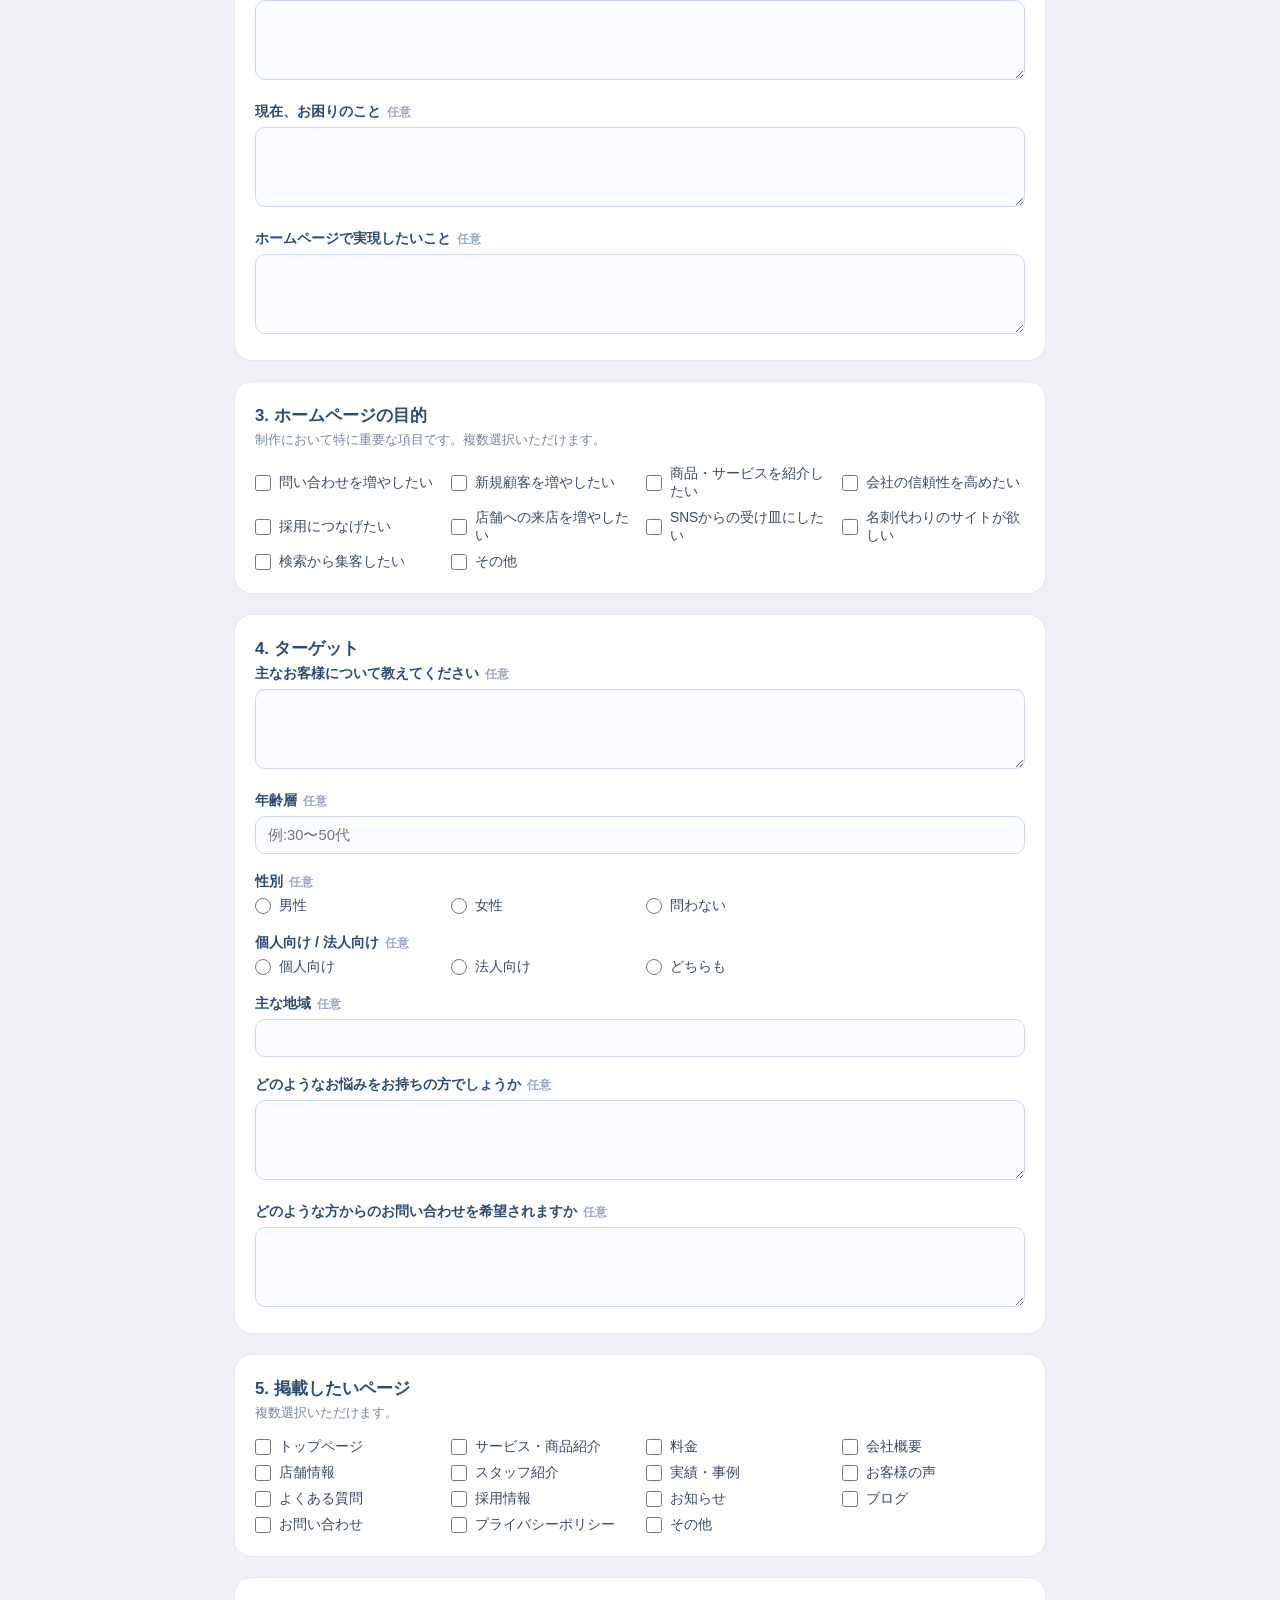
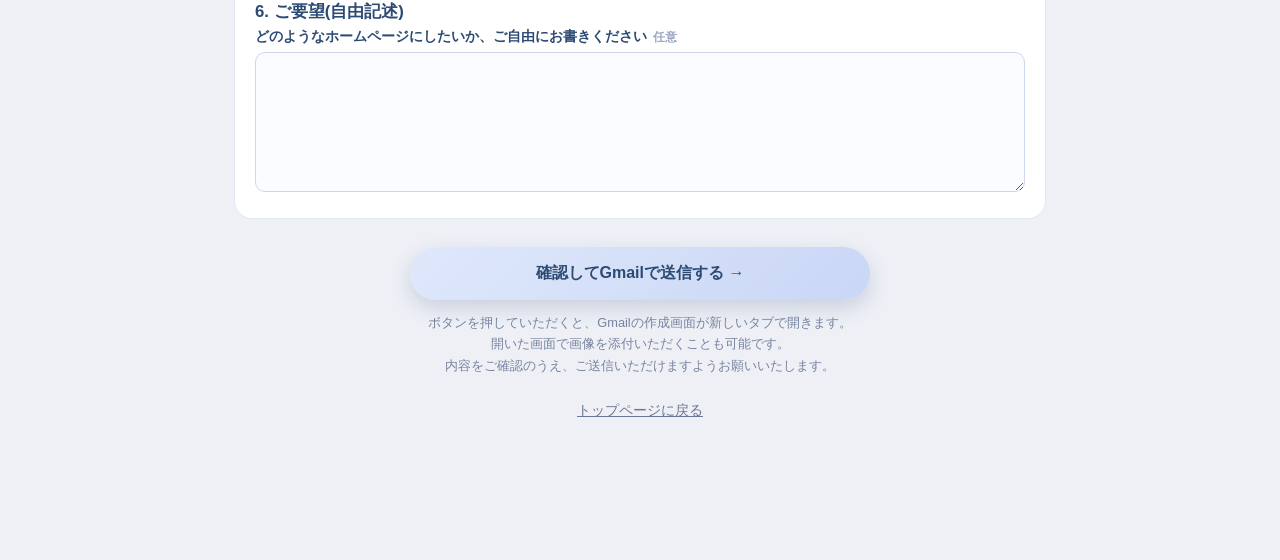
==== commit 34cfbf7d: "問い合わせページに仮制作の訴求と写真素材の案内を追加 「まずはお気軽に、仮制作のご依頼ください。」を強調表示し、 メールへの画像添付やSNS写真の仮利用について案内を追加。  Co-Authored-" ====
--- a/contact.html
+++ b/contact.html
@@ -27,12 +27,22 @@
     <p class="contact-intro__eyebrow">CONTACT</p>
     <h1>制作のご依頼・お問い合わせ</h1>
 
+    <p class="contact-intro__emphasis">まずはお気軽に、仮制作のご依頼ください。</p>
+
     <ul class="contact-intro__flow">
       <li><span class="num">1</span><span>まずは無料で仮制作をいたします。</span></li>
       <li><span class="num">2</span><span>7日前後で仮のホームページをお送りいたします。お気に召しましたら、本制作へと進めさせていただきます。</span></li>
       <li><span class="num">3</span><span>本制作を開始した後は、目安として3回ほど修正を承ります。</span></li>
       <li><span class="num">4</span><span>それ以降の修正につきましては、ホームページ公開後に承ります。</span></li>
     </ul>
+
+    <div class="contact-intro__photo-tip">
+      <p class="contact-intro__photo-tip-title">写真素材について</p>
+      <ul>
+        <li>メールに画像をご添付いただくと、より良いホームページに仕上がります。</li>
+        <li>SNSをご利用中の場合は、投稿されているお写真などを仮素材として使用させていただくことも可能です。</li>
+      </ul>
+    </div>
 
     <p class="contact-intro__note">
       下記フォームにご入力のうえ送信ボタンを押していただくと、Gmailの作成画面が開きます。<br>
@@ -196,6 +206,7 @@
       <button type="submit" class="contact-submit__btn">確認してGmailで送信する →</button>
       <p class="contact-submit__note">
         ボタンを押していただくと、Gmailの作成画面が新しいタブで開きます。<br>
+        開いた画面で画像を添付いただくことも可能です。<br>
         内容をご確認のうえ、ご送信いただけますようお願いいたします。
       </p>
     </div>
--- a/css/contact.css
+++ b/css/contact.css
@@ -20,6 +20,19 @@
   font-size: 1.6rem;
   line-height: 1.5;
   margin: 10px 0 20px;
+}
+
+.contact-intro__emphasis {
+  display: inline-block;
+  background: linear-gradient(135deg, #fdf1f4, #f6e3ea);
+  border: 1px solid #f0c9d5;
+  border-radius: 999px;
+  padding: 10px 20px;
+  color: #b9527a;
+  font-size: 1.05rem;
+  font-weight: 700;
+  line-height: 1.5;
+  margin-bottom: 22px;
 }
 
 .contact-intro__flow {
@@ -55,6 +68,46 @@
   display: flex;
   align-items: center;
   justify-content: center;
+}
+
+.contact-intro__photo-tip {
+  background: #f6f8fd;
+  border: 1px dashed #cbd6ef;
+  border-radius: 16px;
+  padding: 16px 18px;
+  margin-bottom: 18px;
+}
+
+.contact-intro__photo-tip-title {
+  font-size: 0.85rem;
+  font-weight: 700;
+  color: #2c4b74;
+  margin-bottom: 8px;
+}
+
+.contact-intro__photo-tip ul {
+  margin: 0;
+  padding: 0;
+}
+
+.contact-intro__photo-tip li {
+  list-style: none;
+  position: relative;
+  padding-left: 18px;
+  font-size: 0.82rem;
+  color: #5c6a86;
+  line-height: 1.7;
+}
+
+.contact-intro__photo-tip li + li {
+  margin-top: 4px;
+}
+
+.contact-intro__photo-tip li::before {
+  content: "・";
+  position: absolute;
+  left: 0;
+  color: #8b96c5;
 }
 
 .contact-intro__note {
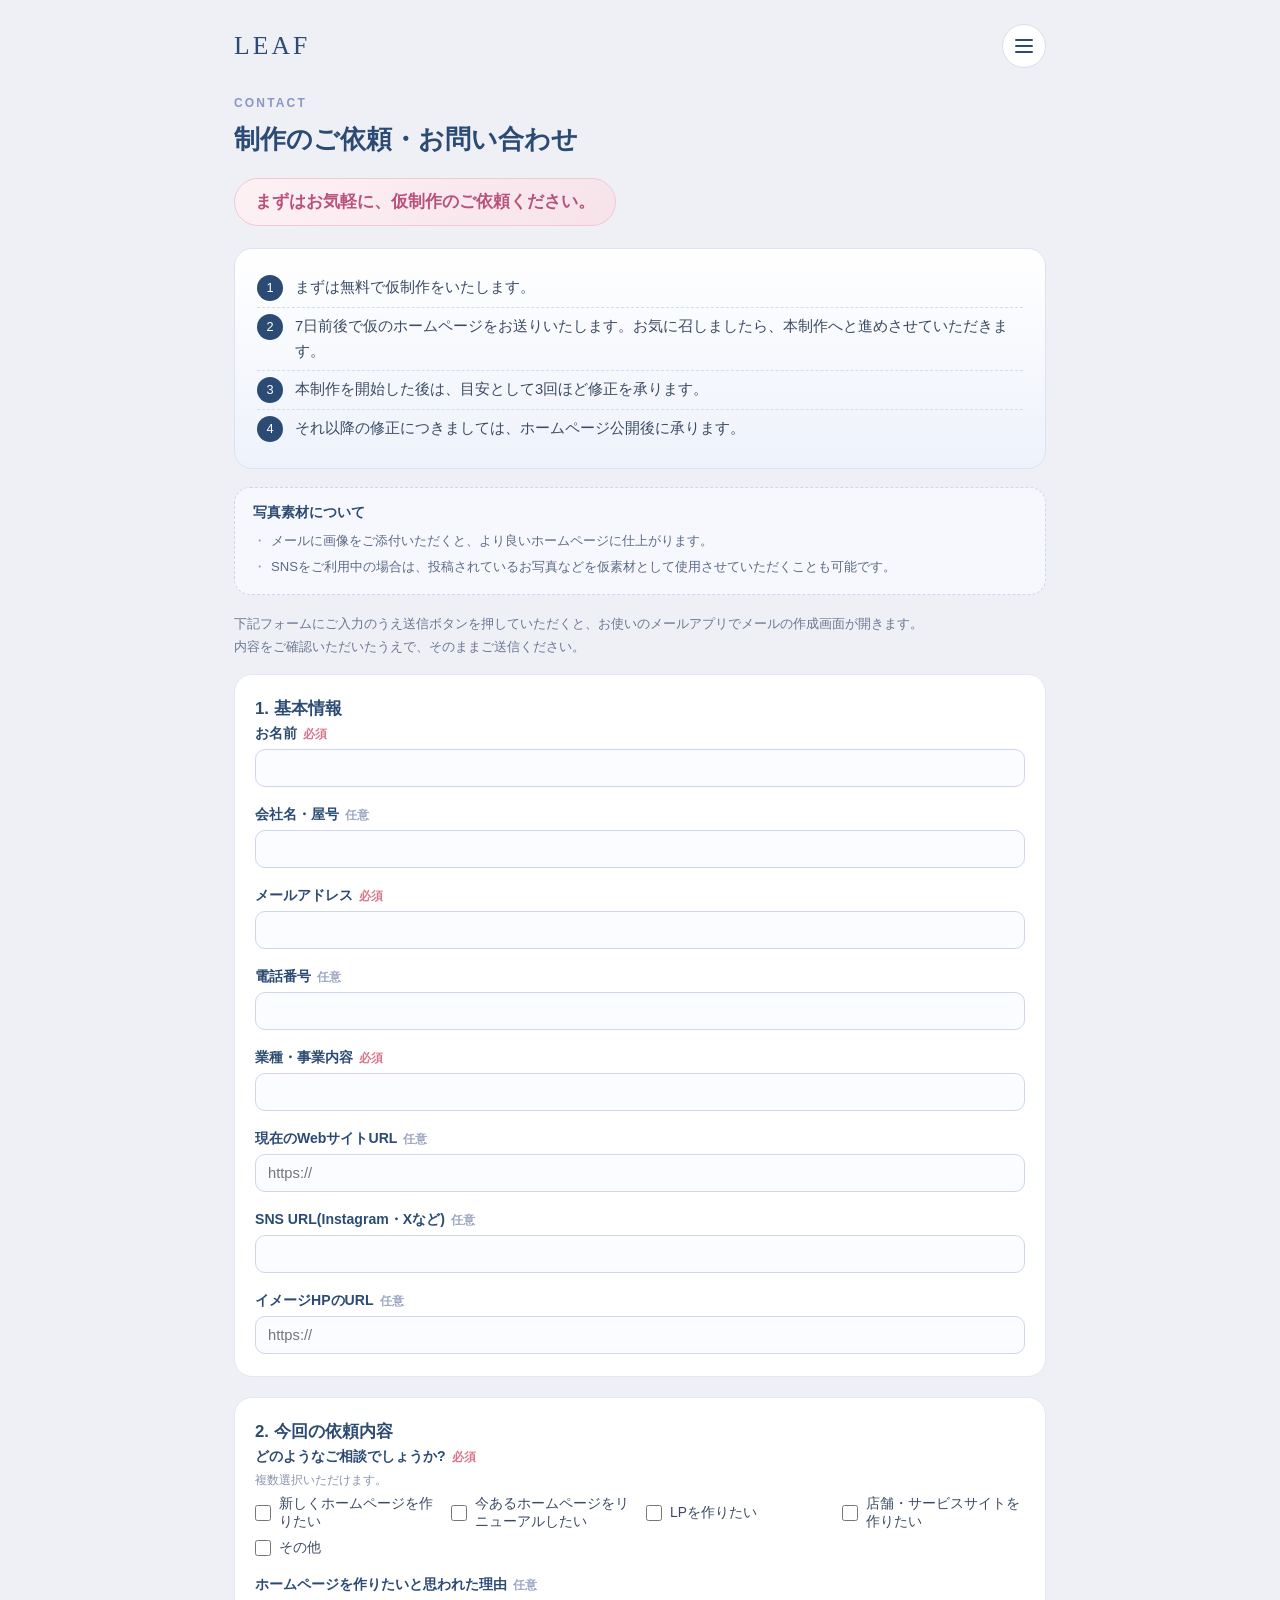
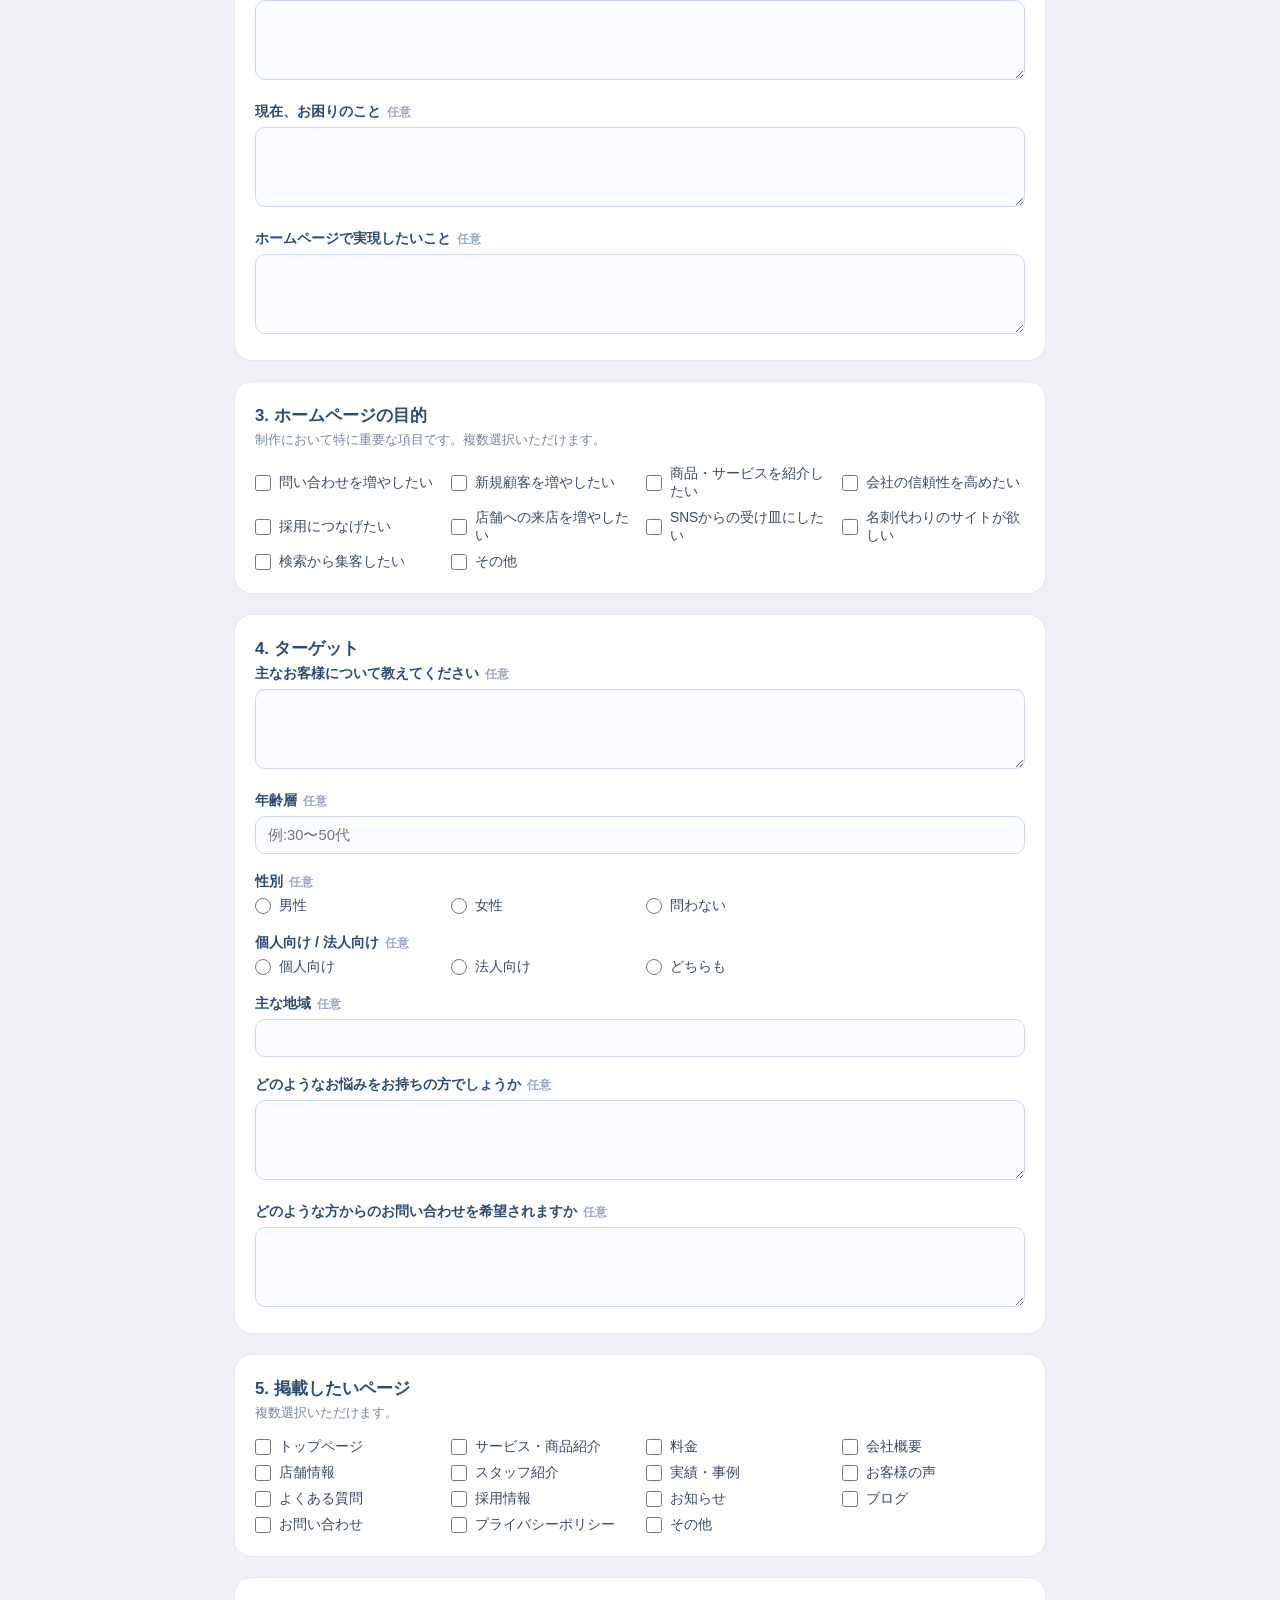
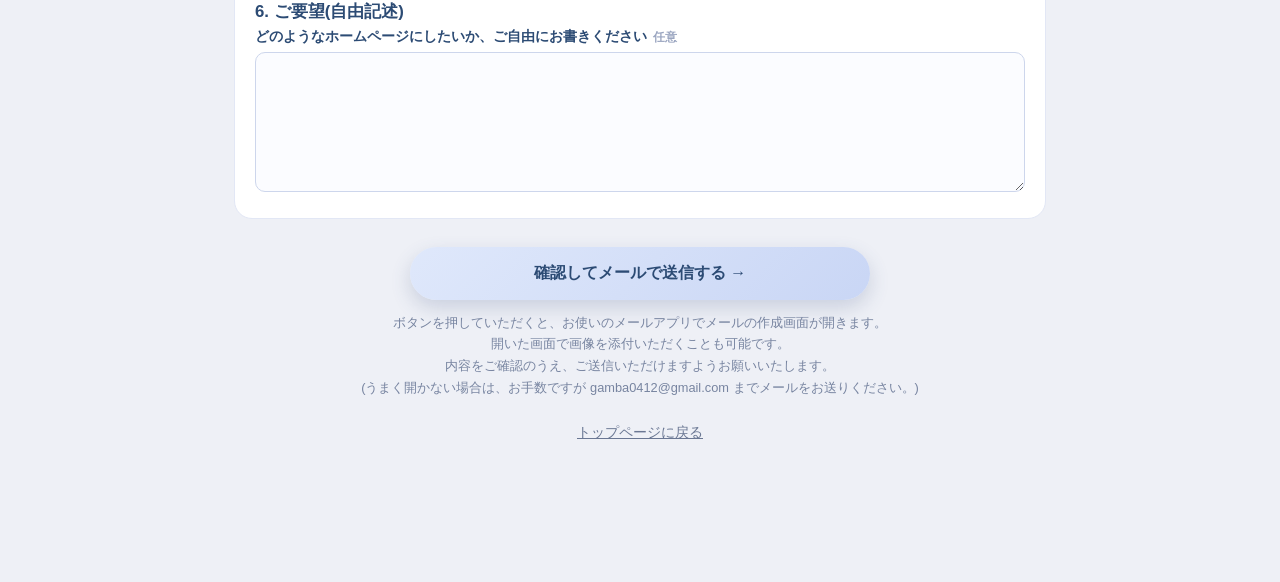
==== commit a06870ba: "問い合わせ送信をGmail作成画面からmailtoリンクに変更 Gmail専用の作成画面URLはブラウザやログイン状態によって開かない ことがあったため、標準のmailto:リンクに変更。端末既定のメ" ====
--- a/contact.html
+++ b/contact.html
@@ -45,7 +45,7 @@
     </div>
 
     <p class="contact-intro__note">
-      下記フォームにご入力のうえ送信ボタンを押していただくと、Gmailの作成画面が開きます。<br>
+      下記フォームにご入力のうえ送信ボタンを押していただくと、お使いのメールアプリでメールの作成画面が開きます。<br>
       内容をご確認いただいたうえで、そのままご送信ください。
     </p>
   </section>
@@ -203,11 +203,12 @@
     </div>
 
     <div class="contact-submit">
-      <button type="submit" class="contact-submit__btn">確認してGmailで送信する →</button>
+      <button type="submit" class="contact-submit__btn">確認してメールで送信する →</button>
       <p class="contact-submit__note">
-        ボタンを押していただくと、Gmailの作成画面が新しいタブで開きます。<br>
+        ボタンを押していただくと、お使いのメールアプリでメールの作成画面が開きます。<br>
         開いた画面で画像を添付いただくことも可能です。<br>
-        内容をご確認のうえ、ご送信いただけますようお願いいたします。
+        内容をご確認のうえ、ご送信いただけますようお願いいたします。<br>
+        (うまく開かない場合は、お手数ですが gamba0412@gmail.com までメールをお送りください。)
       </p>
     </div>
   </form>
